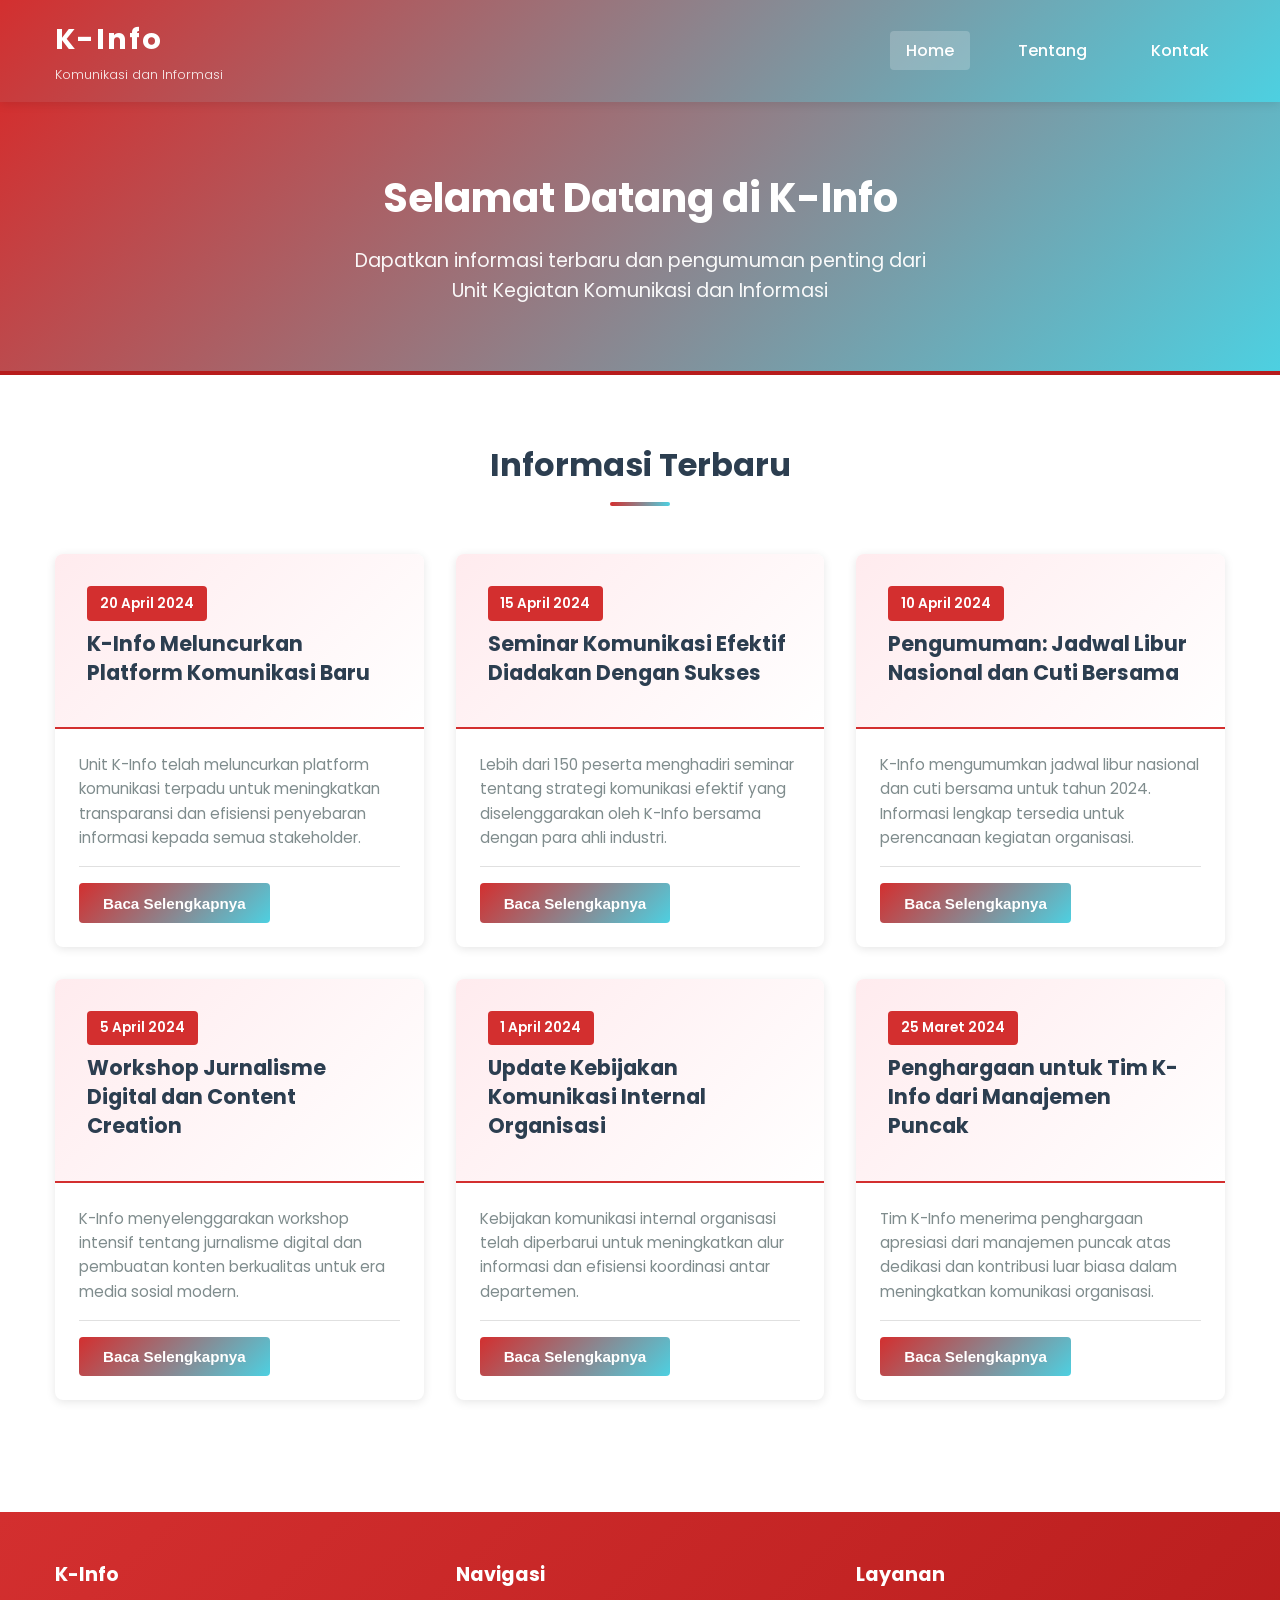
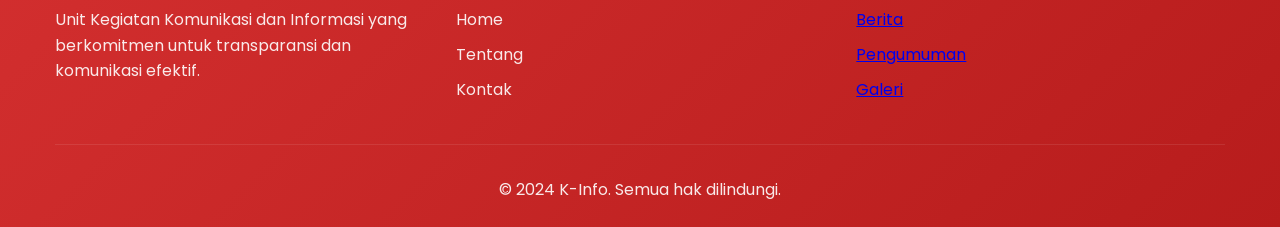
==== index.html @ d6e9ac82 "Add files via upload" ====
<!doctype html>
<html lang="id">
  <head>
    <meta charset="UTF-8" />
    <meta name="viewport" content="width=device-width, initial-scale=1.0" />
    <title>K-Info - Unit Kegiatan Komunikasi dan Informasi</title>
    <link rel="stylesheet" href="style.css" />
  </head>
  <body>
    <!-- Navbar -->
    <nav class="navbar">
      <div class="container">
        <div class="logo">
          <h1>K-Info</h1>
          <p class="tagline">Komunikasi dan Informasi</p>
        </div>
        <ul class="nav-menu">
          <li><a href="#" class="nav-link active" data-page="home">Home</a></li>
          <li><a href="#" class="nav-link" data-page="about">Tentang</a></li>
          <li><a href="#" class="nav-link" data-page="contact">Kontak</a></li>
        </ul>
      </div>
    </nav>

    <!-- Main Container -->
    <main class="main-content">
      <!-- Home Page -->
      <div id="home" class="page active">
        <section class="hero">
          <div class="container">
            <h2>Selamat Datang di K-Info</h2>
            <p>
              Dapatkan informasi terbaru dan pengumuman penting dari Unit
              Kegiatan Komunikasi dan Informasi
            </p>
          </div>
        </section>

        <section class="news-section">
          <div class="container">
            <h2>Informasi Terbaru</h2>
            <div class="news-grid" id="newsGrid">
              <!-- News items will be generated by JavaScript -->
            </div>
          </div>
        </section>
      </div>

      <!-- About Page -->
      <div id="about" class="page">
        <section class="about-section">
          <div class="container">
            <h2>Tentang K-Info</h2>
            <div class="about-content">
              <div class="about-text">
                <h3>Unit Kegiatan Komunikasi dan Informasi</h3>
                <p>
                  K-Info adalah unit kegiatan yang didedikasikan untuk mengelola
                  komunikasi dan penyebaran informasi yang akurat, tepat waktu,
                  dan relevan kepada semua stakeholder. Kami berkomitmen untuk
                  menjadi jembatan komunikasi yang efektif dan transparan.
                </p>

                <h4>Visi Kami</h4>
                <p>
                  Menjadi unit komunikasi dan informasi yang terpercaya,
                  inovatif, dan responsif terhadap kebutuhan organisasi dan
                  publik.
                </p>

                <h4>Misi Kami</h4>
                <ul class="mission-list">
                  <li>Menyebarkan informasi yang akurat dan terkini</li>
                  <li>Meningkatkan transparansi organisasi</li>
                  <li>Membangun komunikasi yang efektif dengan semua pihak</li>
                  <li>
                    Mengembangkan media komunikasi yang inovatif dan menarik
                  </li>
                  <li>
                    Mendokumentasikan setiap kegiatan dan pencapaian organisasi
                  </li>
                </ul>

                <h4>Nilai-Nilai Kami</h4>
                <div class="values-grid">
                  <div class="value-card">
                    <h5>Transparansi</h5>
                    <p>Keterbukaan dalam setiap komunikasi</p>
                  </div>
                  <div class="value-card">
                    <h5>Integritas</h5>
                    <p>Kejujuran dan konsistensi dalam setiap informasi</p>
                  </div>
                  <div class="value-card">
                    <h5>Inovasi</h5>
                    <p>Pengembangan metode komunikasi yang kreatif</p>
                  </div>
                  <div class="value-card">
                    <h5>Responsive</h5>
                    <p>Cepat dalam merespons kebutuhan informasi</p>
                  </div>
                </div>
              </div>
            </div>
          </div>
        </section>
      </div>

      <!-- Contact Page -->
      <div id="contact" class="page">
        <section class="contact-section">
          <div class="container">
            <h2>Hubungi Kami</h2>
            <div class="contact-content">
              <div class="contact-info">
                <h3>Informasi Kontak</h3>

                <div class="contact-item">
                  <h4>Email</h4>
                  <p>
                    <a href="mailto:kinfo@organization.com"
                      >kinfo@organization.com</a
                    >
                  </p>
                </div>

                <div class="contact-item">
                  <h4>Telepon</h4>
                  <p><a href="tel:+6281234567890">+62 812-3456-7890</a></p>
                </div>

                <div class="contact-item">
                  <h4>Alamat</h4>
                  <p>
                    Jl. Komunikasi No. 123<br />Jakarta Pusat, 12345<br />Indonesia
                  </p>
                </div>

                <div class="contact-item">
                  <h4>Jam Operasional</h4>
                  <p>
                    Senin - Jumat: 08:00 - 17:00 WIB<br />Sabtu & Minggu: Tutup
                  </p>
                </div>
              </div>

              <div class="contact-form">
                <h3>Kirim Pesan</h3>
                <form>
                  <div class="form-group">
                    <label for="name">Nama</label>
                    <input type="text" id="name" name="name" required />
                  </div>

                  <div class="form-group">
                    <label for="email">Email</label>
                    <input type="email" id="email" name="email" required />
                  </div>

                  <div class="form-group">
                    <label for="subject">Subjek</label>
                    <input type="text" id="subject" name="subject" required />
                  </div>

                  <div class="form-group">
                    <label for="message">Pesan</label>
                    <textarea
                      id="message"
                      name="message"
                      rows="5"
                      required
                    ></textarea>
                  </div>

                  <button type="submit" class="btn btn-primary">
                    Kirim Pesan
                  </button>
                </form>
              </div>
            </div>
          </div>
        </section>
      </div>
    </main>

    <!-- Modal Detail -->
    <div id="detailModal" class="modal">
      <div class="modal-content">
        <span class="modal-close">&times;</span>
        <div id="modalBody">
          <!-- Detail content will be generated by JavaScript -->
        </div>
      </div>
    </div>

    <!-- Footer -->
    <footer class="footer">
      <div class="container">
        <div class="footer-content">
          <div class="footer-section">
            <h3>K-Info</h3>
            <p>
              Unit Kegiatan Komunikasi dan Informasi yang berkomitmen untuk
              transparansi dan komunikasi efektif.
            </p>
          </div>
          <div class="footer-section">
            <h3>Navigasi</h3>
            <ul>
              <li><a href="#" class="footer-link" data-page="home">Home</a></li>
              <li>
                <a href="#" class="footer-link" data-page="about">Tentang</a>
              </li>
              <li>
                <a href="#" class="footer-link" data-page="contact">Kontak</a>
              </li>
            </ul>
          </div>
          <div class="footer-section">
            <h3>Layanan</h3>
            <ul>
              <li><a href="#">Berita</a></li>
              <li><a href="#">Pengumuman</a></li>
              <li><a href="#">Galeri</a></li>
            </ul>
          </div>
        </div>
        <div class="footer-bottom">
          <p>&copy; 2024 K-Info. Semua hak dilindungi.</p>
        </div>
      </div>
    </footer>

    <script src="script.js"></script>
  </body>
</html>
---- style.css ----
/* ===========================
   GOOGLE FONTS IMPORT
   =========================== */

@import url("https://fonts.googleapis.com/css2?family=Poppins:wght@300;400;500;600;700&display=swap");

/* ===========================
   RESET & GLOBAL STYLES
   =========================== */

* {
  margin: 0;
  padding: 0;
  box-sizing: border-box;
}

:root {
  --primary-color: #d32f2f;
  --primary-dark: #b71c1c;
  --primary-light: #ffebee;
  --secondary-color: #4dd0e1;
  --accent-color: #ffeb3b;
  --text-dark: #2c3e50;
  --text-light: #7f8c8d;
  --bg-light: #ffffff;
  --bg-white: #ffffff;
  --border-color: #e0e0e0;
  --success-color: #4dd0e1;
  --shadow: 0 2px 10px rgba(0, 0, 0, 0.1);
  --shadow-lg: 0 5px 20px rgba(0, 0, 0, 0.15);
}

html {
  scroll-behavior: smooth;
}

body {
  font-family: "Poppins", "Segoe UI", Tahoma, Geneva, Verdana, sans-serif;
  line-height: 1.6;
  color: var(--text-dark);
  background-color: var(--bg-light);
}

.container {
  max-width: 1200px;
  margin: 0 auto;
  padding: 0 15px;
}

/* ===========================
   NAVBAR
   =========================== */

.navbar {
  background: linear-gradient(
    135deg,
    var(--primary-color) 0%,
    var(--secondary-color) 100%
  );
  color: white;
  padding: 1rem 0;
  position: sticky;
  top: 0;
  z-index: 100;
  box-shadow: var(--shadow);
}

.navbar .container {
  display: flex;
  justify-content: space-between;
  align-items: center;
}

.logo {
  display: flex;
  flex-direction: column;
  gap: 0.2rem;
}

.logo h1 {
  font-size: 1.8rem;
  font-weight: 700;
  letter-spacing: 2px;
}

.tagline {
  font-size: 0.8rem;
  opacity: 0.9;
  font-weight: 300;
}

.nav-menu {
  display: flex;
  list-style: none;
  gap: 2rem;
}

.nav-link {
  color: white;
  text-decoration: none;
  font-weight: 500;
  padding: 0.5rem 1rem;
  border-radius: 4px;
  transition: all 0.3s ease;
  cursor: pointer;
}

.nav-link:hover,
.nav-link.active {
  background-color: rgba(255, 255, 255, 0.2);
  transform: translateY(-2px);
}

/* ===========================
   MAIN CONTENT
   =========================== */

.main-content {
  min-height: calc(100vh - 200px);
  background-color: var(--bg-light);
}

.page {
  display: none;
  animation: fadeIn 0.5s ease-in;
}

.page.active {
  display: block;
}

@keyframes fadeIn {
  from {
    opacity: 0;
    transform: translateY(10px);
  }
  to {
    opacity: 1;
    transform: translateY(0);
  }
}

/* ===========================
   HERO SECTION
   =========================== */

.hero {
  background: linear-gradient(
    135deg,
    var(--primary-color) 0%,
    var(--secondary-color) 100%
  );
  color: white;
  padding: 4rem 0;
  text-align: center;
  border-bottom: 4px solid var(--primary-dark);
}

.hero h2 {
  font-size: 2.5rem;
  margin-bottom: 1rem;
  font-weight: 700;
}

.hero p {
  font-size: 1.2rem;
  opacity: 0.95;
  max-width: 600px;
  margin: 0 auto;
}

/* ===========================
   NEWS SECTION
   =========================== */

.news-section {
  padding: 4rem 0;
}

.news-section h2 {
  text-align: center;
  font-size: 2rem;
  margin-bottom: 3rem;
  color: var(--text-dark);
  position: relative;
  padding-bottom: 1rem;
}

.news-section h2::after {
  content: "";
  position: absolute;
  bottom: 0;
  left: 50%;
  transform: translateX(-50%);
  width: 60px;
  height: 4px;
  background: linear-gradient(
    90deg,
    var(--primary-color),
    var(--secondary-color)
  );
  border-radius: 2px;
}

.news-grid {
  display: grid;
  grid-template-columns: repeat(auto-fill, minmax(320px, 1fr));
  gap: 2rem;
}

.news-card {
  background: white;
  border-radius: 8px;
  overflow: hidden;
  box-shadow: var(--shadow);
  transition: all 0.3s ease;
  cursor: pointer;
  display: flex;
  flex-direction: column;
}

.news-card:hover {
  transform: translateY(-5px);
  box-shadow: var(--shadow-lg);
}

.news-card-header {
  background: linear-gradient(135deg, var(--primary-light), white);
  padding: 2rem;
  border-bottom: 2px solid var(--primary-color);
}

.news-date {
  display: inline-block;
  background: var(--primary-color);
  color: white;
  padding: 0.4rem 0.8rem;
  border-radius: 4px;
  font-size: 0.85rem;
  font-weight: 600;
  margin-bottom: 0.5rem;
}

.news-card h3 {
  font-size: 1.3rem;
  color: var(--text-dark);
  margin-bottom: 0.5rem;
  line-height: 1.4;
}

.news-card-body {
  padding: 1.5rem;
  flex: 1;
  display: flex;
  flex-direction: column;
}

.news-description {
  color: var(--text-light);
  font-size: 0.95rem;
  line-height: 1.6;
  margin-bottom: 1rem;
  flex: 1;
}

.news-card-footer {
  padding-top: 1rem;
  border-top: 1px solid var(--border-color);
}

/* ===========================
   BUTTONS
   =========================== */

.btn {
  display: inline-block;
  padding: 0.7rem 1.5rem;
  border: none;
  border-radius: 4px;
  font-size: 0.95rem;
  font-weight: 600;
  cursor: pointer;
  transition: all 0.3s ease;
  text-decoration: none;
  text-align: center;
}

.btn-primary {
  background: linear-gradient(
    135deg,
    var(--primary-color),
    var(--secondary-color)
  );
  color: white;
}

.btn-primary:hover {
  transform: translateY(-2px);
  box-shadow: 0 4px 12px rgba(211, 47, 47, 0.4);
}

.btn-secondary {
  background: white;
  color: var(--primary-color);
  border: 2px solid var(--primary-color);
}

.btn-secondary:hover {
  background: var(--primary-light);
}

/* ===========================
   ABOUT SECTION
   =========================== */

.about-section {
  padding: 4rem 0;
}

.about-section h2 {
  text-align: center;
  font-size: 2rem;
  margin-bottom: 3rem;
  color: var(--text-dark);
  position: relative;
  padding-bottom: 1rem;
}

.about-section h2::after {
  content: "";
  position: absolute;
  bottom: 0;
  left: 50%;
  transform: translateX(-50%);
  width: 60px;
  height: 4px;
  background: linear-gradient(
    90deg,
    var(--primary-color),
    var(--secondary-color)
  );
  border-radius: 2px;
}

.about-content {
  background: white;
  padding: 2.5rem;
  border-radius: 8px;
  box-shadow: var(--shadow);
}

.about-text h3 {
  color: var(--primary-color);
  font-size: 1.5rem;
  margin-bottom: 1rem;
  margin-top: 2rem;
}

.about-text h3:first-child {
  margin-top: 0;
}

.about-text h4 {
  color: var(--text-dark);
  font-size: 1.2rem;
  margin-top: 1.5rem;
  margin-bottom: 0.8rem;
}

.about-text p {
  color: var(--text-light);
  line-height: 1.8;
  margin-bottom: 1rem;
}

.mission-list {
  list-style: none;
  margin-left: 0;
}

.mission-list li {
  padding: 0.6rem 0;
  padding-left: 1.8rem;
  position: relative;
  color: var(--text-light);
}

.mission-list li::before {
  content: "✓";
  position: absolute;
  left: 0;
  color: var(--success-color);
  font-weight: bold;
  font-size: 1.1rem;
}

.values-grid {
  display: grid;
  grid-template-columns: repeat(auto-fit, minmax(200px, 1fr));
  gap: 1.5rem;
  margin-top: 2rem;
}

.value-card {
  background: linear-gradient(135deg, var(--primary-light), white);
  padding: 1.5rem;
  border-radius: 8px;
  border-left: 4px solid var(--primary-color);
  transition: all 0.3s ease;
}

.value-card:hover {
  transform: translateY(-5px);
  box-shadow: var(--shadow);
}

.value-card h5 {
  color: var(--primary-color);
  font-size: 1.1rem;
  margin-bottom: 0.5rem;
}

.value-card p {
  color: var(--text-light);
  font-size: 0.95rem;
}

/* ===========================
   CONTACT SECTION
   =========================== */

.contact-section {
  padding: 4rem 0;
}

.contact-section h2 {
  text-align: center;
  font-size: 2rem;
  margin-bottom: 3rem;
  color: var(--text-dark);
  position: relative;
  padding-bottom: 1rem;
}

.contact-section h2::after {
  content: "";
  position: absolute;
  bottom: 0;
  left: 50%;
  transform: translateX(-50%);
  width: 60px;
  height: 4px;
  background: linear-gradient(
    90deg,
    var(--primary-color),
    var(--secondary-color)
  );
  border-radius: 2px;
}

.contact-content {
  display: grid;
  grid-template-columns: 1fr 1fr;
  gap: 3rem;
}

.contact-info {
  background: white;
  padding: 2rem;
  border-radius: 8px;
  box-shadow: var(--shadow);
}

.contact-info h3 {
  color: var(--primary-color);
  font-size: 1.3rem;
  margin-bottom: 1.5rem;
}

.contact-item {
  margin-bottom: 2rem;
  padding-bottom: 1.5rem;
  border-bottom: 1px solid var(--border-color);
}

.contact-item:last-child {
  border-bottom: none;
  margin-bottom: 0;
  padding-bottom: 0;
}

.contact-item h4 {
  color: var(--text-dark);
  font-size: 1rem;
  margin-bottom: 0.5rem;
}

.contact-item p {
  color: var(--text-light);
  line-height: 1.6;
}

.contact-item a {
  color: var(--primary-color);
  text-decoration: none;
  transition: all 0.3s ease;
}

.contact-item a:hover {
  text-decoration: underline;
  color: var(--secondary-color);
}

.contact-form {
  background: white;
  padding: 2rem;
  border-radius: 8px;
  box-shadow: var(--shadow);
}

.contact-form h3 {
  color: var(--primary-color);
  font-size: 1.3rem;
  margin-bottom: 1.5rem;
}

.form-group {
  margin-bottom: 1.5rem;
}

.form-group label {
  display: block;
  color: var(--text-dark);
  font-weight: 600;
  margin-bottom: 0.5rem;
}

.form-group input,
.form-group textarea {
  width: 100%;
  padding: 0.8rem;
  border: 1px solid var(--border-color);
  border-radius: 4px;
  font-family: inherit;
  font-size: 0.95rem;
  transition: all 0.3s ease;
}

.form-group input:focus,
.form-group textarea:focus {
  outline: none;
  border-color: var(--primary-color);
  box-shadow: 0 0 0 3px rgba(211, 47, 47, 0.1);
}

.form-group button {
  width: 100%;
}

/* ===========================
   MODAL
   =========================== */

.modal {
  display: none;
  position: fixed;
  top: 0;
  left: 0;
  width: 100%;
  height: 100%;
  background: rgba(0, 0, 0, 0.5);
  z-index: 1000;
  justify-content: center;
  align-items: center;
  animation: fadeIn 0.3s ease;
}

.modal.active {
  display: flex;
}

.modal-content {
  background: white;
  border-radius: 8px;
  max-width: 600px;
  width: 90%;
  max-height: 90vh;
  overflow-y: auto;
  padding: 2rem;
  position: relative;
  box-shadow: var(--shadow-lg);
  animation: slideUp 0.3s ease;
}

@keyframes slideUp {
  from {
    transform: translateY(30px);
    opacity: 0;
  }
  to {
    transform: translateY(0);
    opacity: 1;
  }
}

.modal-close {
  position: absolute;
  top: 1rem;
  right: 1rem;
  font-size: 2rem;
  cursor: pointer;
  color: var(--text-light);
  transition: all 0.3s ease;
  width: 30px;
  height: 30px;
  display: flex;
  align-items: center;
  justify-content: center;
}

.modal-close:hover {
  color: var(--primary-color);
  transform: rotate(90deg);
}

.modal-date {
  display: inline-block;
  background: var(--primary-color);
  color: white;
  padding: 0.4rem 0.8rem;
  border-radius: 4px;
  font-size: 0.85rem;
  font-weight: 600;
  margin-bottom: 1rem;
}

.modal-title {
  font-size: 1.8rem;
  color: var(--text-dark);
  margin-bottom: 1rem;
  margin-top: 0.5rem;
}

.modal-body {
  color: var(--text-light);
  line-height: 1.8;
  font-size: 0.95rem;
}

.modal-body p {
  margin-bottom: 1rem;
}

/* ===========================
   FOOTER
   =========================== */

.footer {
  background: linear-gradient(
    135deg,
    var(--primary-color) 0%,
    var(--primary-dark) 100%
  );
  color: white;
  padding: 3rem 0 1.5rem;
  margin-top: 3rem;
}

.footer-content {
  display: grid;
  grid-template-columns: repeat(auto-fit, minmax(250px, 1fr));
  gap: 2rem;
  margin-bottom: 2rem;
}

.footer-section h3 {
  font-size: 1.2rem;
  margin-bottom: 1rem;
}

.footer-section p {
  opacity: 0.9;
  line-height: 1.6;
}

.footer-section ul {
  list-style: none;
}

.footer-section ul li {
  margin-bottom: 0.6rem;
}

.footer-link {
  color: white;
  text-decoration: none;
  opacity: 0.9;
  transition: all 0.3s ease;
  cursor: pointer;
}

.footer-link:hover {
  opacity: 1;
  transform: translateX(5px);
}

.footer-bottom {
  text-align: center;
  padding-top: 2rem;
  border-top: 1px solid rgba(255, 255, 255, 0.1);
  opacity: 0.9;
}

/* ===========================
   RESPONSIVE DESIGN
   =========================== */

@media (max-width: 768px) {
  .navbar .container {
    flex-direction: column;
    gap: 1rem;
  }

  .nav-menu {
    gap: 1rem;
    flex-wrap: wrap;
    justify-content: center;
  }

  .logo h1 {
    font-size: 1.5rem;
  }

  .hero h2 {
    font-size: 1.8rem;
  }

  .hero p {
    font-size: 1rem;
  }

  .news-grid {
    grid-template-columns: 1fr;
  }

  .contact-content {
    grid-template-columns: 1fr;
    gap: 2rem;
  }

  .about-section h2,
  .contact-section h2,
  .news-section h2 {
    font-size: 1.5rem;
  }

  .values-grid {
    grid-template-columns: 1fr;
  }

  .modal-content {
    width: 95%;
    padding: 1.5rem;
  }

  .modal-title {
    font-size: 1.5rem;
  }

  .news-section {
    padding: 2rem 0;
  }

  .hero {
    padding: 2rem 0;
  }

  .about-section,
  .contact-section {
    padding: 2rem 0;
  }

  .footer-content {
    grid-template-columns: 1fr;
  }
}

@media (max-width: 480px) {
  .container {
    padding: 0 10px;
  }

  .navbar .container {
    padding: 0.8rem 15px;
  }

  .logo h1 {
    font-size: 1.3rem;
  }

  .tagline {
    font-size: 0.7rem;
  }

  .nav-menu {
    gap: 0.5rem;
    font-size: 0.9rem;
  }

  .nav-link {
    padding: 0.3rem 0.7rem;
  }

  .hero h2 {
    font-size: 1.5rem;
  }

  .hero p {
    font-size: 0.95rem;
  }

  .news-card-header {
    padding: 1.5rem;
  }

  .news-card h3 {
    font-size: 1.1rem;
  }

  .about-content {
    padding: 1.5rem;
  }

  .contact-form {
    padding: 1.5rem;
  }

  .modal-content {
    padding: 1rem;
  }

  .modal-title {
    font-size: 1.3rem;
  }

  .btn {
    padding: 0.6rem 1.2rem;
    font-size: 0.9rem;
  }
}
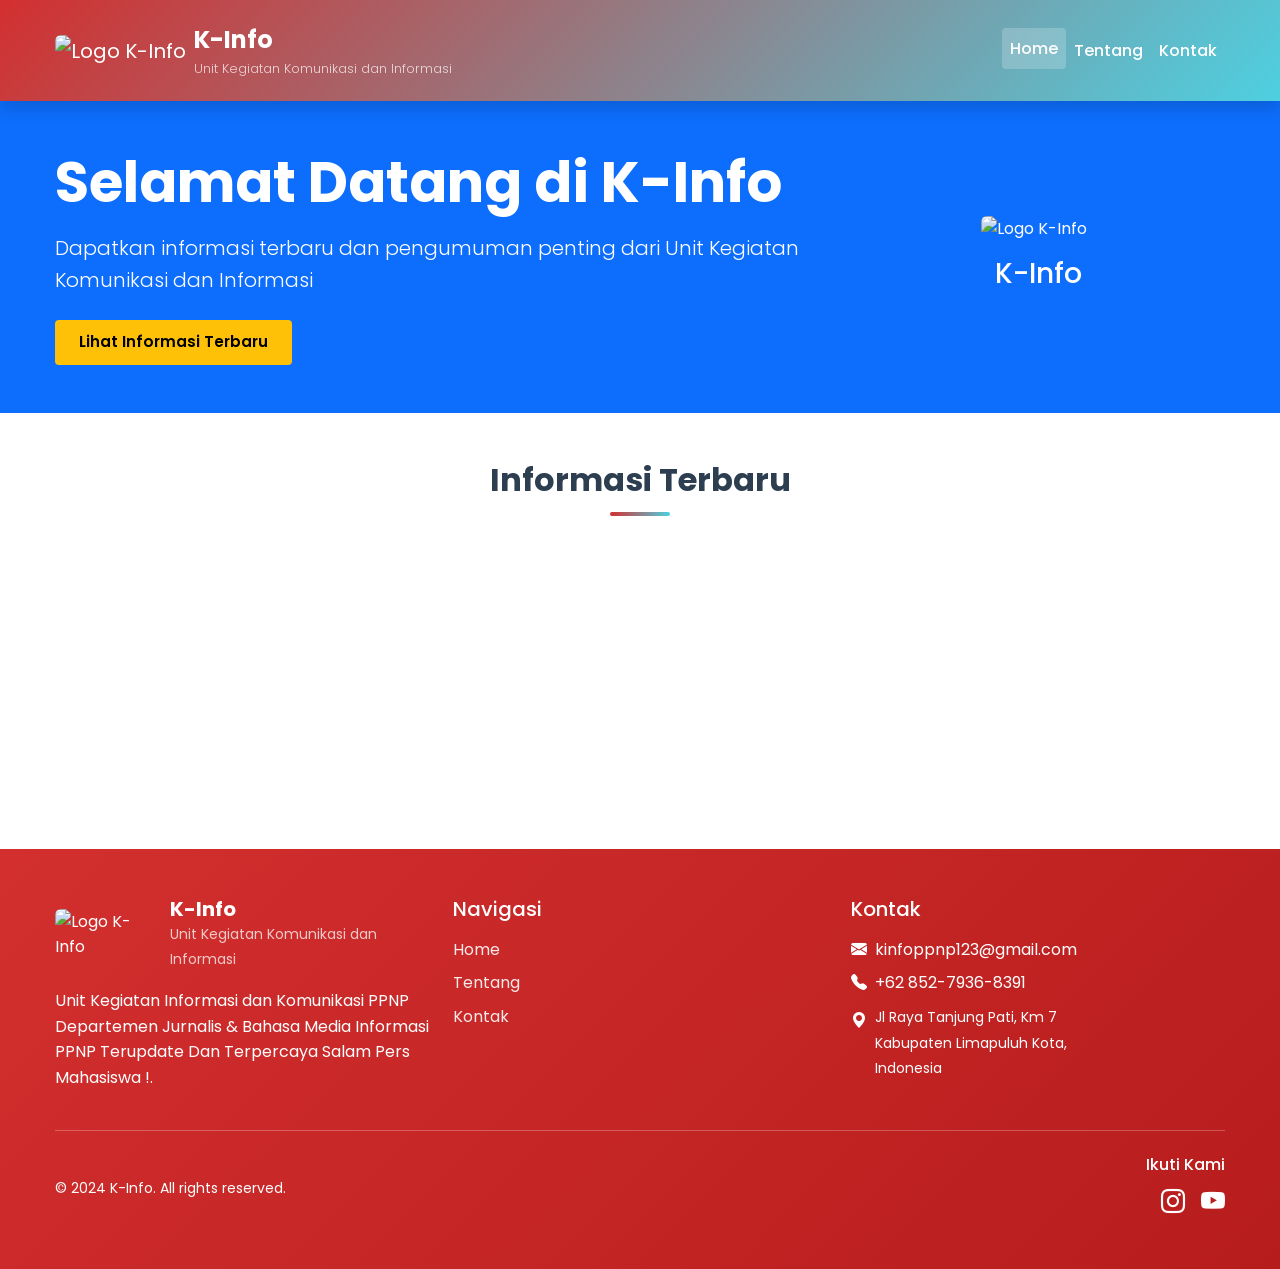
==== commit 07a786b5: "Update index.html" ====
--- a/index.html
+++ b/index.html
@@ -3,22 +3,71 @@
   <head>
     <meta charset="UTF-8" />
     <meta name="viewport" content="width=device-width, initial-scale=1.0" />
-    <title>K-Info - Unit Kegiatan Komunikasi dan Informasi</title>
+    <title>K-Info (Unit Kegiatan Komunikasi dan Informasi)</title>
+    <!-- Bootstrap 5 CSS -->
+    <link
+      href="https://cdn.jsdelivr.net/npm/bootstrap@5.3.0/dist/css/bootstrap.min.css"
+      rel="stylesheet"
+    />
+    <!-- Bootstrap Icons -->
+    <link
+      rel="stylesheet"
+      href="https://cdn.jsdelivr.net/npm/bootstrap-icons@1.10.0/font/bootstrap-icons.css"
+    />
+    <!-- Google Fonts -->
+    <link rel="preconnect" href="https://fonts.googleapis.com" />
+    <link rel="preconnect" href="https://fonts.gstatic.com" crossorigin />
+    <link
+      href="https://fonts.googleapis.com/css2?family=Poppins:wght@300;400;500;600;700&display=swap"
+      rel="stylesheet"
+    />
+    <!-- Custom CSS -->
     <link rel="stylesheet" href="style.css" />
   </head>
   <body>
     <!-- Navbar -->
-    <nav class="navbar">
+    <nav class="navbar navbar-expand-lg navbar-dark bg-primary shadow">
       <div class="container">
-        <div class="logo">
-          <h1>K-Info</h1>
-          <p class="tagline">Komunikasi dan Informasi</p>
-        </div>
-        <ul class="nav-menu">
-          <li><a href="#" class="nav-link active" data-page="home">Home</a></li>
-          <li><a href="#" class="nav-link" data-page="about">Tentang</a></li>
-          <li><a href="#" class="nav-link" data-page="contact">Kontak</a></li>
-        </ul>
+        <a class="navbar-brand d-flex align-items-center" href="index.html">
+          <div class="logo-icon me-2">
+            <img
+              src="gambar/logo.png"
+              alt="Logo K-Info"
+              height="40"
+              class="rounded"
+            />
+          </div>
+          <div>
+            <span class="fw-bold fs-4">K-Info</span>
+            <div class="tagline small opacity-75">
+              Unit Kegiatan Komunikasi dan Informasi
+            </div>
+          </div>
+        </a>
+        <button
+          class="navbar-toggler"
+          type="button"
+          data-bs-toggle="collapse"
+          data-bs-target="#navbarNav"
+          aria-controls="navbarNav"
+          aria-expanded="false"
+          aria-label="Toggle navigation"
+        >
+          <span class="navbar-toggler-icon"></span>
+        </button>
+        <div class="collapse navbar-collapse" id="navbarNav">
+          <ul class="navbar-nav ms-auto">
+            <li class="nav-item">
+              <a class="nav-link active" href="index.html">Home</a>
+            </li>
+            <li class="nav-item">
+              <a class="nav-link" href="about.html">Tentang</a>
+            </li>
+            <li class="nav-item">
+              <a class="nav-link" href="contact.html">Kontak</a>
+            </li>
+          </ul>
+        </div>
       </div>
     </nav>
 
@@ -26,211 +75,200 @@
     <main class="main-content">
       <!-- Home Page -->
       <div id="home" class="page active">
-        <section class="hero">
+        <!-- Hero Section -->
+        <section class="hero-section bg-primary text-white py-5">
           <div class="container">
-            <h2>Selamat Datang di K-Info</h2>
-            <p>
-              Dapatkan informasi terbaru dan pengumuman penting dari Unit
-              Kegiatan Komunikasi dan Informasi
+            <div class="row align-items-center">
+              <div class="col-lg-8">
+                <h1 class="display-4 fw-bold mb-3">Selamat Datang di K-Info</h1>
+                <p class="lead mb-4">
+                  Dapatkan informasi terbaru dan pengumuman penting dari Unit
+                  Kegiatan Komunikasi dan Informasi
+                </p>
+                <a href="#news" class="btn btn-warning btn-lg"
+                  >Lihat Informasi Terbaru</a
+                >
+              </div>
+              <div class="col-lg-4 text-center">
+                <div class="hero-logo">
+                  <div class="logo-icon me-2">
+                    <img
+                      src="gambar/logo.png"
+                      alt="Logo K-Info"
+                      height="100"
+                      class="rounded"
+                    />
+                  </div>
+                  <h3 class="mt-3 text-white">K-Info</h3>
+                </div>
+              </div>
+            </div>
+          </div>
+        </section>
+
+        <!-- News Section -->
+        <section id="news" class="news-section py-5">
+          <div class="container">
+            <div class="row">
+              <div class="col-12 text-center mb-5">
+                <h2 class="display-5 fw-bold gradient-text mb-3">
+                  Informasi Terbaru
+                </h2>
+                <div class="accent-line mx-auto"></div>
+              </div>
+            </div>
+            <div class="row g-4" id="newsGrid">
+              <!-- News cards will be generated by JavaScript -->
+            </div>
+          </div>
+        </section>
+      </div>
+    </main>
+
+    <!-- Modal Detail -->
+    <div
+      class="modal fade"
+      id="detailModal"
+      tabindex="-1"
+      aria-labelledby="detailModalLabel"
+      aria-hidden="true"
+    >
+      <div class="modal-dialog modal-lg modal-dialog-centered">
+        <div class="modal-content">
+          <div class="modal-header bg-primary text-white">
+            <h5 class="modal-title" id="detailModalLabel">Detail Informasi</h5>
+            <button
+              type="button"
+              class="btn-close btn-close-white"
+              data-bs-dismiss="modal"
+              aria-label="Close"
+            ></button>
+          </div>
+          <div class="modal-body" id="modalBody">
+            <!-- Detail content will be generated by JavaScript -->
+          </div>
+        </div>
+      </div>
+    </div>
+
+    <!-- Footer -->
+    <footer class="footer text-white py-5 mt-5">
+      <div class="container">
+        <div class="row g-4">
+          <div class="col-lg-4">
+            <div class="d-flex align-items-center mb-3">
+              <div class="logo-icon me-3">
+                <img
+                  src="gambar/logo.png"
+                  alt="Logo K-Info"
+                  height="50"
+                  class="rounded"
+                />
+              </div>
+              <div>
+                <h5 class="mb-0 fw-bold">K-Info</h5>
+                <small class="opacity-75"
+                  >Unit Kegiatan Komunikasi dan Informasi</small
+                >
+              </div>
+            </div>
+            <p class="mb-3">
+              Unit Kegiatan Informasi dan Komunikasi PPNP Departemen Jurnalis &
+              Bahasa Media Informasi PPNP Terupdate Dan Terpercaya Salam Pers
+              Mahasiswa !.
             </p>
           </div>
-        </section>
-
-        <section class="news-section">
-          <div class="container">
-            <h2>Informasi Terbaru</h2>
-            <div class="news-grid" id="newsGrid">
-              <!-- News items will be generated by JavaScript -->
-            </div>
-          </div>
-        </section>
-      </div>
-
-      <!-- About Page -->
-      <div id="about" class="page">
-        <section class="about-section">
-          <div class="container">
-            <h2>Tentang K-Info</h2>
-            <div class="about-content">
-              <div class="about-text">
-                <h3>Unit Kegiatan Komunikasi dan Informasi</h3>
-                <p>
-                  K-Info adalah unit kegiatan yang didedikasikan untuk mengelola
-                  komunikasi dan penyebaran informasi yang akurat, tepat waktu,
-                  dan relevan kepada semua stakeholder. Kami berkomitmen untuk
-                  menjadi jembatan komunikasi yang efektif dan transparan.
-                </p>
-
-                <h4>Visi Kami</h4>
-                <p>
-                  Menjadi unit komunikasi dan informasi yang terpercaya,
-                  inovatif, dan responsif terhadap kebutuhan organisasi dan
-                  publik.
-                </p>
-
-                <h4>Misi Kami</h4>
-                <ul class="mission-list">
-                  <li>Menyebarkan informasi yang akurat dan terkini</li>
-                  <li>Meningkatkan transparansi organisasi</li>
-                  <li>Membangun komunikasi yang efektif dengan semua pihak</li>
-                  <li>
-                    Mengembangkan media komunikasi yang inovatif dan menarik
-                  </li>
-                  <li>
-                    Mendokumentasikan setiap kegiatan dan pencapaian organisasi
-                  </li>
-                </ul>
-
-                <h4>Nilai-Nilai Kami</h4>
-                <div class="values-grid">
-                  <div class="value-card">
-                    <h5>Transparansi</h5>
-                    <p>Keterbukaan dalam setiap komunikasi</p>
-                  </div>
-                  <div class="value-card">
-                    <h5>Integritas</h5>
-                    <p>Kejujuran dan konsistensi dalam setiap informasi</p>
-                  </div>
-                  <div class="value-card">
-                    <h5>Inovasi</h5>
-                    <p>Pengembangan metode komunikasi yang kreatif</p>
-                  </div>
-                  <div class="value-card">
-                    <h5>Responsive</h5>
-                    <p>Cepat dalam merespons kebutuhan informasi</p>
-                  </div>
-                </div>
-              </div>
-            </div>
-          </div>
-        </section>
-      </div>
-
-      <!-- Contact Page -->
-      <div id="contact" class="page">
-        <section class="contact-section">
-          <div class="container">
-            <h2>Hubungi Kami</h2>
-            <div class="contact-content">
-              <div class="contact-info">
-                <h3>Informasi Kontak</h3>
-
-                <div class="contact-item">
-                  <h4>Email</h4>
-                  <p>
-                    <a href="mailto:kinfo@organization.com"
-                      >kinfo@organization.com</a
-                    >
-                  </p>
-                </div>
-
-                <div class="contact-item">
-                  <h4>Telepon</h4>
-                  <p><a href="tel:+6281234567890">+62 812-3456-7890</a></p>
-                </div>
-
-                <div class="contact-item">
-                  <h4>Alamat</h4>
-                  <p>
-                    Jl. Komunikasi No. 123<br />Jakarta Pusat, 12345<br />Indonesia
-                  </p>
-                </div>
-
-                <div class="contact-item">
-                  <h4>Jam Operasional</h4>
-                  <p>
-                    Senin - Jumat: 08:00 - 17:00 WIB<br />Sabtu & Minggu: Tutup
-                  </p>
-                </div>
-              </div>
-
-              <div class="contact-form">
-                <h3>Kirim Pesan</h3>
-                <form>
-                  <div class="form-group">
-                    <label for="name">Nama</label>
-                    <input type="text" id="name" name="name" required />
-                  </div>
-
-                  <div class="form-group">
-                    <label for="email">Email</label>
-                    <input type="email" id="email" name="email" required />
-                  </div>
-
-                  <div class="form-group">
-                    <label for="subject">Subjek</label>
-                    <input type="text" id="subject" name="subject" required />
-                  </div>
-
-                  <div class="form-group">
-                    <label for="message">Pesan</label>
-                    <textarea
-                      id="message"
-                      name="message"
-                      rows="5"
-                      required
-                    ></textarea>
-                  </div>
-
-                  <button type="submit" class="btn btn-primary">
-                    Kirim Pesan
-                  </button>
-                </form>
-              </div>
-            </div>
-          </div>
-        </section>
-      </div>
-    </main>
-
-    <!-- Modal Detail -->
-    <div id="detailModal" class="modal">
-      <div class="modal-content">
-        <span class="modal-close">&times;</span>
-        <div id="modalBody">
-          <!-- Detail content will be generated by JavaScript -->
-        </div>
-      </div>
-    </div>
-
-    <!-- Footer -->
-    <footer class="footer">
-      <div class="container">
-        <div class="footer-content">
-          <div class="footer-section">
-            <h3>K-Info</h3>
-            <p>
-              Unit Kegiatan Komunikasi dan Informasi yang berkomitmen untuk
-              transparansi dan komunikasi efektif.
-            </p>
-          </div>
-          <div class="footer-section">
-            <h3>Navigasi</h3>
-            <ul>
-              <li><a href="#" class="footer-link" data-page="home">Home</a></li>
-              <li>
-                <a href="#" class="footer-link" data-page="about">Tentang</a>
+          <div class="col-lg-4">
+            <h5 class="mb-3">Navigasi</h5>
+            <ul class="list-unstyled">
+              <li class="mb-2">
+                <a
+                  href="index.html"
+                  class="text-white text-decoration-none footer-link"
+                  >Home</a
+                >
               </li>
-              <li>
-                <a href="#" class="footer-link" data-page="contact">Kontak</a>
+              <li class="mb-2">
+                <a
+                  href="about.html"
+                  class="text-white text-decoration-none footer-link"
+                  >Tentang</a
+                >
+              </li>
+              <li class="mb-2">
+                <a
+                  href="contact.html"
+                  class="text-white text-decoration-none footer-link"
+                  >Kontak</a
+                >
               </li>
             </ul>
           </div>
-          <div class="footer-section">
-            <h3>Layanan</h3>
-            <ul>
-              <li><a href="#">Berita</a></li>
-              <li><a href="#">Pengumuman</a></li>
-              <li><a href="#">Galeri</a></li>
-            </ul>
-          </div>
-        </div>
-        <div class="footer-bottom">
-          <p>&copy; 2024 K-Info. Semua hak dilindungi.</p>
+          <div class="col-lg-4">
+            <h5 class="mb-3">Kontak</h5>
+            <div class="d-flex align-items-center mb-2">
+              <i class="bi bi-envelope-fill me-2"></i>
+              <a
+                href="mailto:kinfoppnp123@gmail.com"
+                class="text-white text-decoration-none"
+              >
+                kinfoppnp123@gmail.com
+              </a>
+            </div>
+            <div class="d-flex align-items-center mb-2">
+              <i class="bi bi-telephone-fill me-2"></i>
+              <a
+                href="tel:+6285279368391"
+                class="text-white text-decoration-none"
+              >
+                +62 852-7936-8391
+              </a>
+            </div>
+            <div class="d-flex align-items-start">
+              <i class="bi bi-geo-alt-fill me-2 mt-1"></i>
+              <div>
+                <small>
+                  Jl Raya Tanjung Pati, Km 7<br />
+                  Kabupaten Limapuluh Kota,<br />
+                  Indonesia
+                </small>
+              </div>
+            </div>
+          </div>
+        </div>
+        <hr class="my-4" />
+        <div class="row align-items-center">
+          <div class="col-md-6">
+            <small>&copy; 2024 K-Info. All rights reserved.</small>
+          </div>
+          <div class="col-md-6 text-md-end">
+            <div class="social-media">
+              <h6 class="mb-2">Ikuti Kami</h6>
+              <div class="d-flex justify-content-md-end">
+                <a
+                  href="https://www.instagram.com/k.infoppnp?utm_source=ig_web_button_share_sheet&igsh=ZDNlZDc0MzIxNw=="
+                  class="text-white me-3 social-link"
+                  aria-label="Instagram"
+                >
+                  <i class="bi bi-instagram fs-4"></i>
+                </a>
+                <a
+                  href="https://youtube.com/@k-infonewsppnp?si=309zHxUdggsJjKb6"
+                  class="text-white social-link"
+                  aria-label="YouTube"
+                >
+                  <i class="bi bi-youtube fs-4"></i>
+                </a>
+              </div>
+            </div>
+          </div>
         </div>
       </div>
     </footer>
 
+    <!-- Bootstrap 5 JS -->
+    <script src="https://cdn.jsdelivr.net/npm/bootstrap@5.3.0/dist/js/bootstrap.bundle.min.js"></script>
+    <!-- Custom JavaScript -->
     <script src="script.js"></script>
   </body>
 </html>
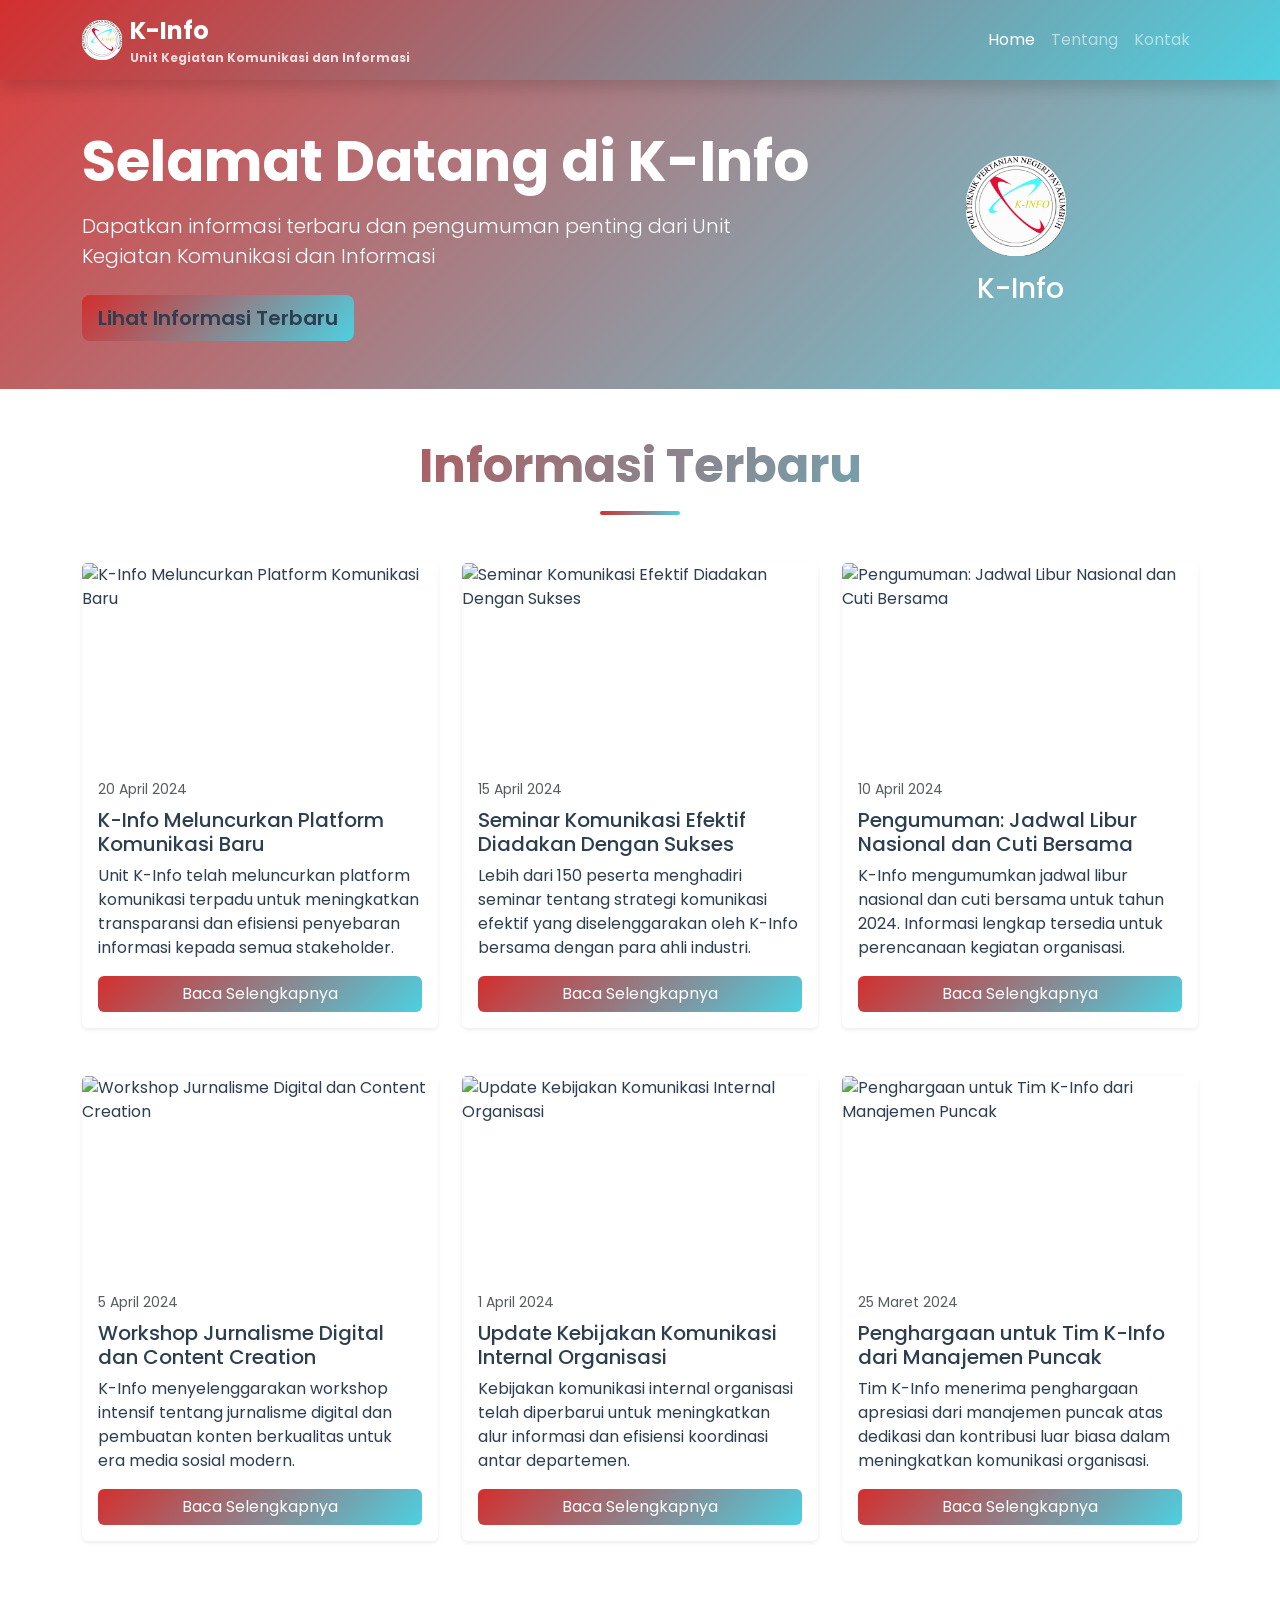
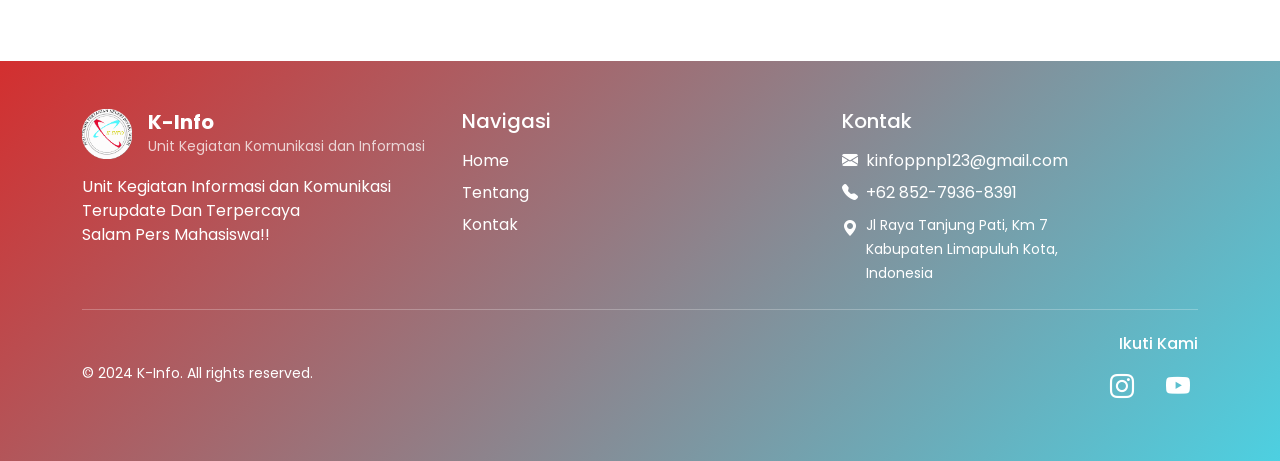
==== commit 00990f23: "Update index.html" ====
--- a/index.html
+++ b/index.html
@@ -173,9 +173,9 @@
               </div>
             </div>
             <p class="mb-3">
-              Unit Kegiatan Informasi dan Komunikasi PPNP Departemen Jurnalis &
-              Bahasa Media Informasi PPNP Terupdate Dan Terpercaya Salam Pers
-              Mahasiswa !.
+              Unit Kegiatan Informasi dan Komunikasi <br />
+              Terupdate Dan Terpercaya <br />
+              Salam Pers Mahasiswa!!
             </p>
           </div>
           <div class="col-lg-4">
